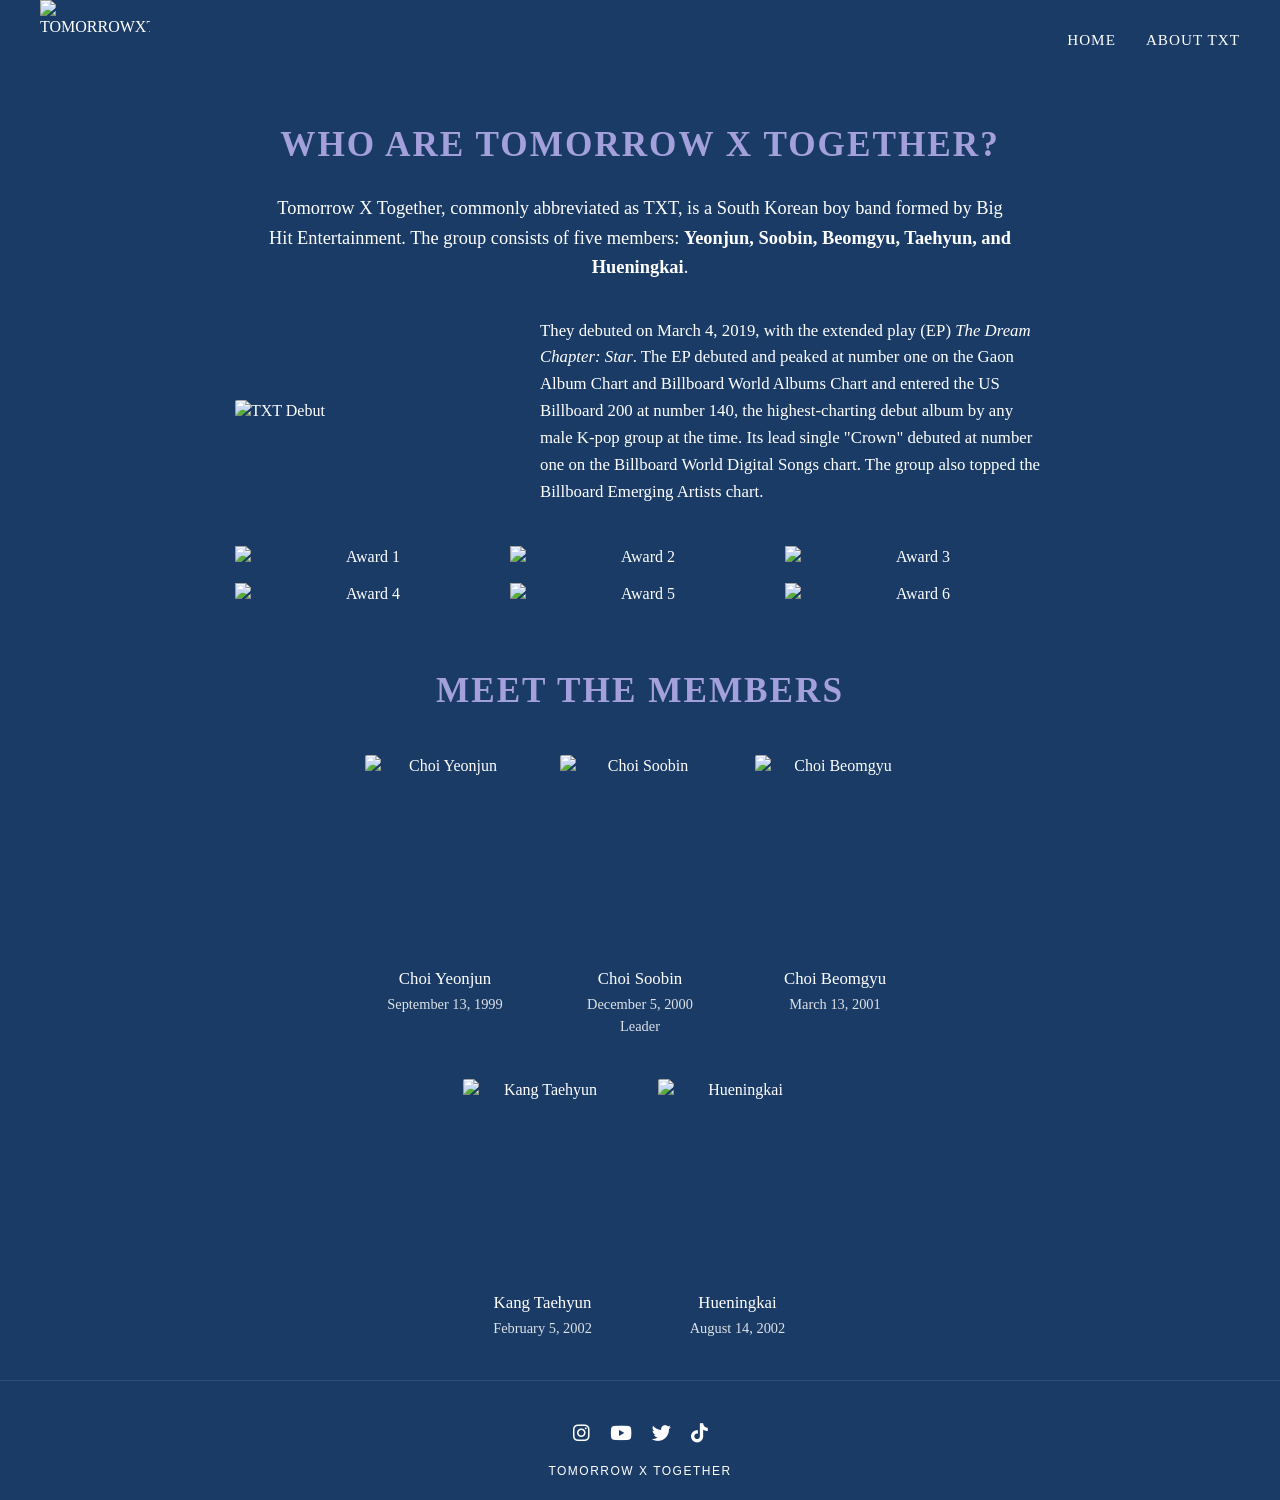
==== about.html @ d947426a "Add files via upload" ====
<!DOCTYPE html>
<html lang="en">
<head>
  <meta charset="UTF-8">
  <meta name="viewport" content="width=device-width, initial-scale=1.0">
  <title>ABOUT TXT | TOMORROW X TOGETHER</title>
  <link rel="stylesheet" href="style.css">
  <!-- Font Awesome for Social Media Icons -->
  <link rel="stylesheet" href="https://cdnjs.cloudflare.com/ajax/libs/font-awesome/6.4.0/css/all.min.css">
</head>
<body>

  <!-- Navigation Header -->
  <header class="navbar">
    <div class="nav-container">
      <div class="logo">
        <a href="index.html">
          <img src="txt-logo.png" alt="TOMORROWXTOGETHER" class="logo-img" style="height: 80px !important; width: auto !important;">
        </a>
      </div>
      <nav>
        <ul class="nav-links">
          <li><a href="index.html">HOME</a></li>
          <li><a href="about.html" class="active">ABOUT TXT</a></li>
        </ul>
      </nav>
    </div>
  </header>

  <!-- About Section Container -->
  <main class="about-container scroll-reveal">
    
    <h1 class="about-heading">WHO ARE TOMORROW X TOGETHER?</h1>

    <p class="about-intro">
      Tomorrow X Together, commonly abbreviated as TXT, is a South Korean boy band formed by Big Hit Entertainment. The group consists of five members: <strong>Yeonjun, Soobin, Beomgyu, Taehyun, and Hueningkai</strong>.
    </p>

    <!-- Intro Banner with Image on Left -->
    <div class="about-intro-block">
      <div class="intro-img-wrapper">
        <img src="txt-debut.jpg" alt="TXT Debut">
      </div>
      <p class="intro-text">
        They debuted on March 4, 2019, with the extended play (EP) <em>The Dream Chapter: Star</em>. The EP debuted and peaked at number one on the Gaon Album Chart and Billboard World Albums Chart and entered the US Billboard 200 at number 140, the highest-charting debut album by any male K-pop group at the time. Its lead single "Crown" debuted at number one on the Billboard World Digital Songs chart. The group also topped the Billboard Emerging Artists chart.
      </p>
    </div>

 <!-- Asymmetrical Gallery Grid -->
<div class="about-gallery">
  <div class="gallery-item item-1 scroll-reveal" style="transition-delay: 0.1s;">
    <img src="award1.jpg" alt="Award 1">
  </div>
  <div class="gallery-item item-2 scroll-reveal" style="transition-delay: 0.2s;">
    <img src="award2.jpg" alt="Award 2">
  </div>
  <div class="gallery-item item-3 scroll-reveal" style="transition-delay: 0.3s;">
    <img src="award3.jpg" alt="Award 3">
  </div>
  <div class="gallery-item item-4 scroll-reveal" style="transition-delay: 0.4s;">
    <img src="award4.jpg" alt="Award 4">
  </div>
  <div class="gallery-item item-5 scroll-reveal" style="transition-delay: 0.5s;">
    <img src="award5.jpg" alt="Award 5">
  </div>
  <div class="gallery-item item-6 scroll-reveal" style="transition-delay: 0.6s;">
    <img src="award6.jpg" alt="Award 6">
  </div>
</div>

    <h2 class="members-heading">MEET THE MEMBERS</h2>

    <!-- Top 3 Members Row -->
    <div class="members-row top-row">
      
      <!-- Yeonjun -->
      <div class="member-card">
        <div class="member-img-wrapper">
          <img src="yeonjun-passport.jpg" alt="Choi Yeonjun">
        </div>
        <h3 class="member-name">Choi Yeonjun</h3>
        <p class="member-date">September 13, 1999</p>
      </div>

      <!-- Soobin -->
      <div class="member-card">
        <div class="member-img-wrapper">
          <img src="soobin-passprt.jpg" alt="Choi Soobin">
        </div>
        <h3 class="member-name">Choi Soobin</h3>
        <p class="member-date">December 5, 2000</p>
        <p class="member-role">Leader</p>
      </div>

      <!-- Beomgyu -->
      <div class="member-card">
        <div class="member-img-wrapper">
          <img src="beomgyu-passport.jpg" alt="Choi Beomgyu">
        </div>
        <h3 class="member-name">Choi Beomgyu</h3>
        <p class="member-date">March 13, 2001</p>
      </div>

    </div>

    <!-- Bottom 2 Members Row -->
    <div class="members-row bottom-row">
      
      <!-- Taehyun -->
      <div class="member-card">
        <div class="member-img-wrapper">
          <img src="taehyun-passport.jpg" alt="Kang Taehyun">
        </div>
        <h3 class="member-name">Kang Taehyun</h3>
        <p class="member-date">February 5, 2002</p>
      </div>

      <!-- Hueningkai -->
      <div class="member-card">
        <div class="member-img-wrapper">
          <img src="hueningkai-passport.jpg" alt="Hueningkai">
        </div>
        <h3 class="member-name">Hueningkai</h3>
        <p class="member-date">August 14, 2002</p>
      </div>

    </div>

  </main>

  <!-- Footer -->
  <footer class="footer">
    <div class="social-icons">
      <a href="https://www.instagram.com/txt_bighit" target="_blank" rel="noopener noreferrer"><i class="fa-brands fa-instagram"></i></a>
      <a href="https://www.youtube.com/@TXT_OFFICIAL" target="_blank" rel="noopener noreferrer"><i class="fa-brands fa-youtube"></i></a>
      <a href="https://twitter.com/TXT_bighit" target="_blank" rel="noopener noreferrer"><i class="fa-brands fa-twitter"></i></a>
      <a href="https://www.tiktok.com/@txt.bighitent" target="_blank" rel="noopener noreferrer"><i class="fa-brands fa-tiktok"></i></a>
    </div>
    <p class="footer-title">TOMORROW X TOGETHER</p>
  </footer>

  <script src="script.js"></script>
	

</body>
</html>
---- style.css ----
@charset "utf-8";
/* CSS Document */

/* --- RESET & GENERAL STYLES --- */
* {
  margin: 0;
  padding: 0;
  box-sizing: border-box;
}

body {
  font-family: 'Times New Roman', Times, serif; /* Elegant magazine serif styling */
  background-color: #1a3b66; /* Deep navy background */
  color: #ffffff;
  line-height: 1.4;
}

a {
  color: inherit;
  text-decoration: none;
}

img {
  width: 100%;
  height: 100%;
  object-fit: cover;
  display: block;
}

/* --- SCROLL-FADE ANIMATION CLASSES --- */
.scroll-reveal {
  opacity: 0;
  transform: translateY(30px);
  transition: opacity 0.8s ease-out, transform 0.8s ease-out;
}

.scroll-reveal.active {
  opacity: 1;
  transform: translateY(0);
}

/* --- NAVBAR STYLING --- */
..navbar {
  width: 100%;
  padding: 20px 50px;
  background-color: #1a3b66;
  height: auto; /* Ensures navbar isn't locked to a small fixed height */
}

.nav-container {
  max-width: 1200px;
  margin: 0 auto;
  display: flex;
  justify-content: space-between;
  align-items: center; /* Keeps HOME / ABOUT TXT vertically centered with the logo */
}

.nav-container {
  max-width: 1200px;
  margin: 0 auto;
  display: flex;
  justify-content: space-between;
  align-items: center;
}

/* --- LOGO STYLING --- */
/* Force the wrapper container size */
.logo a {
  display: inline-block;
  width: 110px !important; /* Set exact width for the logo area */
  height: auto !important;
}

/* Force image to fill the wrapper */
.logo a img {
  width: 100% !important;
  height: auto !important;
  display: block;
}

.nav-links {
  list-style: none;
  display: flex;
  gap: 30px;
}

.nav-links a {
  font-family: 'Times New Roman', Times, serif;
  font-size: 0.95rem;
  letter-spacing: 1px;
}

/* --- HERO SECTION --- */
.hero {
  position: relative;
  width: 100%;
  height: 75vh;
  display: flex;
  align-items: center;
  justify-content: center;
  overflow: hidden;
}

.hero-bg {
  position: absolute;
  top: 0;
  left: 0;
  width: 100%;
  height: 100%;
  z-index: 1;
}

.hero-overlay {
  position: absolute;
  top: 0;
  left: 0;
  width: 100%;
  height: 100%;
  background: linear-gradient(to bottom, rgba(26,59,102,0.2), rgba(26,59,102,0.95));
}

.hero-content {
  position: relative;
  z-index: 2;
  text-align: center;
  padding: 0 20px;
  margin-top: 100px;
}

.hero-title {
  font-size: 2.8rem;
  letter-spacing: 3px;
  font-weight: 400;
  
  /* Match the soft lavender/purple text color from the image */
  color: #8e8bc2; 

  /* Optional: Adds a slight glowing text shadow matching the hero image background */
  text-shadow: 0 0 12px rgba(164, 160, 219, 0.4), 0 2px 6px rgba(0, 0, 0, 0.6);
  
  margin-bottom: 10px;
}

.hero-quote {
  font-style: italic;
  font-size: 1.1rem;
  margin-bottom: 8px;
  opacity: 0.9;
}

.hero-sub {
  font-size: 1.05rem;
}

/* --- MAIN CONTAINER --- */
.main-content {
  max-width: 1100px;
  margin: 0 auto;
  padding: 40px 20px;
}

.section-title {
  font-size: 1.3rem;
  letter-spacing: 2px;
  margin-bottom: 25px;
  display: flex;
  align-items: center;
  gap: 8px;
}

.section-title .bar {
  font-weight: bold;
}

/* --- NEWS GRID --- */
.news-section {
  margin-bottom: 60px;
}

.news-grid {
  display: grid;
  grid-template-columns: 1fr 1.3fr 1fr;
  gap: 25px;
}

.news-col {
  display: flex;
  flex-direction: column;
  gap: 25px;
}

.news-card {
  display: flex;
  flex-direction: column;
}

.img-wrapper {
  width: 100%;
  overflow: hidden;
  border-radius: 2px;
}

.left-col .img-wrapper,
.right-col .img-wrapper {
  height: 140px;
}

.featured-card .img-wrapper {
  height: 310px;
}

.date {
  font-family: sans-serif;
  font-size: 0.65rem;
  color: #a0b8d8;
  margin-top: 8px;
  margin-bottom: 4px;
}

.news-card h3 {
  font-family: sans-serif;
  font-size: 0.8rem;
  font-weight: 600;
  line-height: 1.3;
}

.featured-card h2 {
  font-family: sans-serif;
  font-size: 1.1rem;
  font-weight: bold;
  line-height: 1.3;
}

/* --- VIDEOS GRID --- */
.video-grid {
  display: grid;
  grid-template-columns: repeat(3, 1fr);
  gap: 20px;
}

.video-card .img-wrapper {
  height: 160px;
}

.video-card h3 {
  font-family: sans-serif;
  font-size: 0.75rem;
  font-weight: 600;
  line-height: 1.3;
}

.see-more-container {
  text-align: right;
  margin-top: 15px;
}

.see-more {
  font-family: sans-serif;
  font-size: 0.85rem;
  font-weight: bold;
  border-bottom: 1px solid #fff;
  padding-bottom: 2px;
}

/* --- FOOTER --- */
.footer {
  text-align: center;
  padding: 40px 20px 20px;
  border-top: 1px solid rgba(255, 255, 255, 0.1);
  margin-top: 40px;
}

.social-icons {
  display: flex;
  justify-content: center;
  gap: 20px;
  margin-bottom: 15px;
}

.social-icons a {
  font-size: 1.2rem;
  transition: transform 0.2s ease;
}

.social-icons a:hover {
  transform: translateY(-3px);
}

.footer-title {
  font-family: sans-serif;
  font-size: 0.75rem;
  letter-spacing: 1.5px;
}

/* Responsive design for smaller screens */
@media (max-width: 768px) {
  .news-grid, .video-grid {
    grid-template-columns: 1fr;
  }
}

.album-link {
  color: #ffffff;
  text-decoration: underline;
  transition: opacity 0.2s ease;
}

.album-link:hover {
  opacity: 0.8;
}

.video-title-link {
  color: #ffffff;
  text-decoration: none;
  transition: opacity 0.2s ease, text-decoration 0.2s ease;
}

.video-title-link:hover {
  opacity: 0.8;
  text-decoration: underline;
}

/* --- HOVER EFFECTS FOR IMAGES --- */

/* Ensures image wrapper hides any image scaling past its boundaries */
.img-wrapper {
  overflow: hidden;
  border-radius: 2px;
}

/* Smooth transition setting for all article images */
.news-card .img-wrapper img,
.video-card .img-wrapper img {
  transition: transform 0.4s ease, filter 0.4s ease;
}

/* Zoom effect when hovering over the card or image */
.news-card:hover .img-wrapper img,
.video-card:hover .img-wrapper img {
  transform: scale(1.06); /* Slightly zooms in the image */
  filter: brightness(1.1); /* Slightly brightens the image on hover */
  cursor: pointer;
}

/* --- ARTICLE PAGE STYLES --- */
.article-container {
  max-width: 800px;
  margin: 40px auto;
  padding: 0 20px;
}

.article-banner {
  width: 100%;
  max-height: 420px;
  overflow: hidden;
  border-radius: 4px;
  margin-bottom: 25px;
}

.article-banner img {
  width: 100%;
  height: 100%;
  object-fit: cover;
}

.article-title {
  font-family: sans-serif;
  font-size: 2.2rem;
  font-weight: bold;
  line-height: 1.2;
  margin-bottom: 8px;
}

.article-author {
  font-family: sans-serif;
  font-size: 1.1rem;
  font-weight: 600;
  margin-bottom: 20px;
}

.article-divider {
  border: 0;
  border-top: 1px solid rgba(255, 255, 255, 0.2);
  margin: 25px 0;
}

.article-body p {
  font-family: sans-serif;
  font-size: 1.05rem;
  line-height: 1.6;
  margin-bottom: 20px;
}

.watch-here-block {
  font-family: sans-serif;
  margin-top: 35px;
}

.watch-here-block strong {
  font-size: 1.1rem;
  letter-spacing: 1px;
}

.youtube-link {
  color: #ffffff;
  text-decoration: underline;
  word-break: break-all;
}

.youtube-link:hover {
  opacity: 0.8;
}

.related-section {
  margin-top: 50px;
}

.news-title-link {
  color: #ffffff;
  text-decoration: none;
  transition: opacity 0.2s ease, text-decoration 0.2s ease;
}

.news-title-link:hover {
  opacity: 0.85;
  text-decoration: underline;
}

/* Lock all image wrappers in 'YOU MIGHT ALSO LIKE' to the same height */
.related-section .img-wrapper {
  height: 140px !important;
  width: 100%;
}

.related-section .img-wrapper img {
  height: 100% !important;
  width: 100% !important;
  object-fit: cover !important; /* Crops cleanly so the image doesn't stretch */
}

/* --- ABOUT TXT PAGE STYLES --- */
.about-container {
  max-width: 850px;
  margin: 40px auto;
  padding: 0 20px;
  text-align: center;
}

.about-heading {
  font-family: serif;
  font-size: 2.2rem;
  letter-spacing: 2px;
  color: #a4a0db;
  margin-bottom: 25px;
}

.about-intro {
  font-family: serif;
  font-size: 1.15rem;
  line-height: 1.6;
  max-width: 750px;
  margin: 0 auto 35px auto;
}

/* Debut Block: Image left, Text right */
.about-intro-block {
  display: flex;
  gap: 25px;
  align-items: center;
  text-align: left;
  margin-bottom: 40px;
}

.intro-img-wrapper {
  flex: 0 0 280px;
  border-radius: 2px;
  overflow: hidden;
}

.intro-img-wrapper img {
  width: 100%;
  height: auto;
  display: block;
}

.intro-text {
  font-family: serif;
  font-size: 1.05rem;
  line-height: 1.6;
}

/* Photo Gallery Grid */
.about-gallery {
  display: grid;
  grid-template-columns: repeat(3, 1fr);
  gap: 15px;
  margin-bottom: 60px;
}

.gallery-img-wrapper {
  border-radius: 2px;
  overflow: hidden;
  height: 130px;
}

.gallery-img-wrapper img {
  width: 100%;
  height: 100%;
  object-fit: cover;
}

/* Members Section */
.members-heading {
  font-family: serif;
  font-size: 2.2rem;
  letter-spacing: 2px;
  color: #a4a0db;
  margin-bottom: 40px;
}

.members-row {
  display: flex;
  justify-content: center;
  gap: 35px;
  margin-bottom: 40px;
}

.member-card {
  text-align: center;
  width: 160px;
}

.member-img-wrapper {
  width: 100%;
  height: 200px;
  margin-bottom: 12px;
  overflow: hidden;
  border-radius: 2px;
}

.member-img-wrapper img {
  width: 100%;
  height: 100%;
  object-fit: cover;
}

.member-name {
  font-family: serif;
  font-size: 1.05rem;
  font-weight: normal;
  margin-bottom: 4px;
}

.member-date, .member-role {
  font-family: serif;
  font-size: 0.9rem;
  opacity: 0.85;
  margin: 2px 0;
}

/* Responsive adjustment for small screens */
@media (max-width: 700px) {
  .about-intro-block {
    flex-direction: column;
  }
  .intro-img-wrapper {
    flex: 0 0 auto;
    width: 100%;
  }
 /* --- STAGGERED COLLAGE GALLERY --- */
.about-gallery {
  display: grid;
  grid-template-columns: 1fr 1.2fr 1.1fr;
  grid-template-rows: auto auto auto;
  gap: 20px;
  align-items: center;
  max-width: 800px;
  margin: 0 auto 60px auto;
}

.gallery-item {
  overflow: hidden;
  border-radius: 2px;
}

.gallery-item img {
  width: 100%;
  height: auto;
  display: block;
  object-fit: cover;
}

/* Custom positioning to match design mockup */
.item-1 { grid-column: 1; grid-row: 1; }
.item-2 { grid-column: 2; grid-row: 1; }
.item-3 { grid-column: 3; grid-row: 1 / span 2; } /* Tall card on right */
.item-4 { grid-column: 1; grid-row: 2; }
.item-5 { grid-column: 2; grid-row: 2 / span 2; }
.item-6 { grid-column: 3; grid-row: 3; }

/* --- SCROLL REVEAL FADE-IN ANIMATION --- */
.scroll-reveal {
  opacity: 0;
  transform: translateY(25px);
  transition: opacity 0.7s cubic-bezier(0.25, 1, 0.5, 1), transform 0.7s cubic-bezier(0.25, 1, 0.5, 1);
}

.scroll-reveal.active {
  opacity: 1;
  transform: translateY(0);
}
  .members-row {
    flex-wrap: wrap;
  }
}
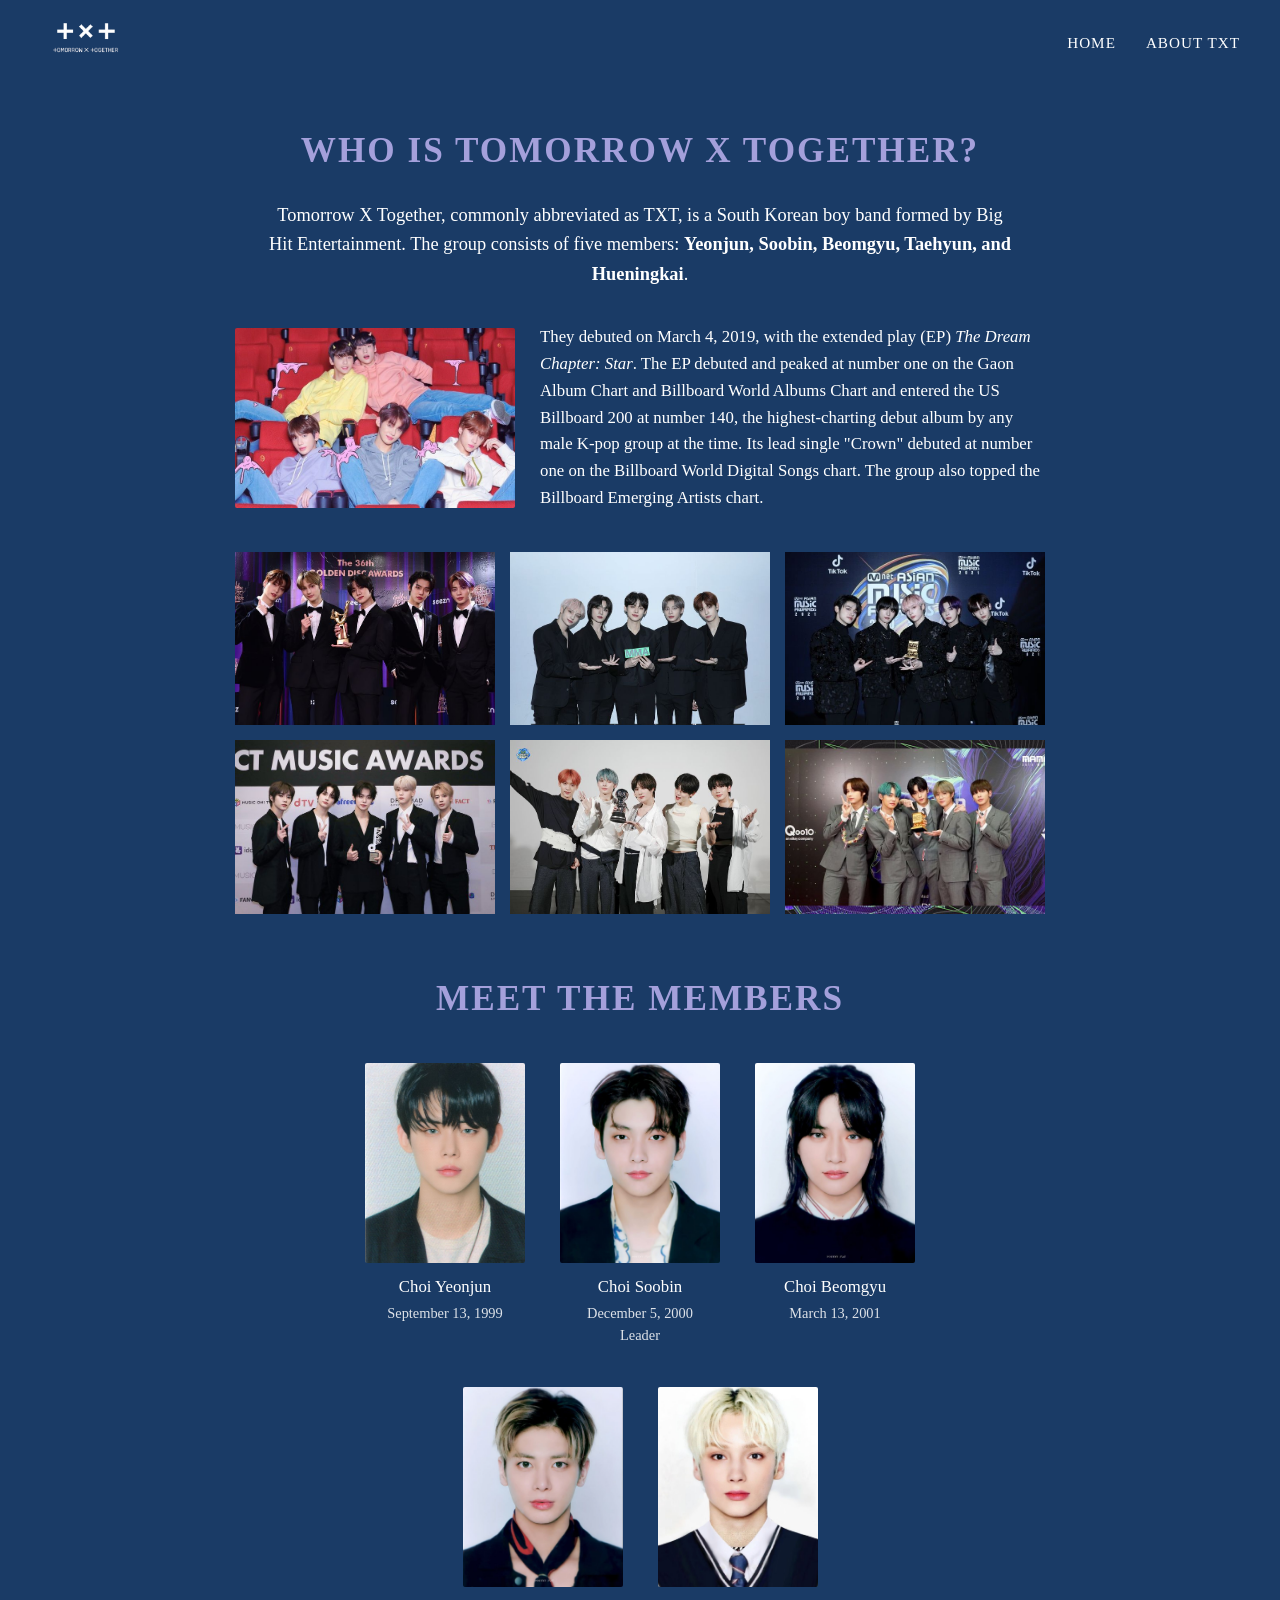
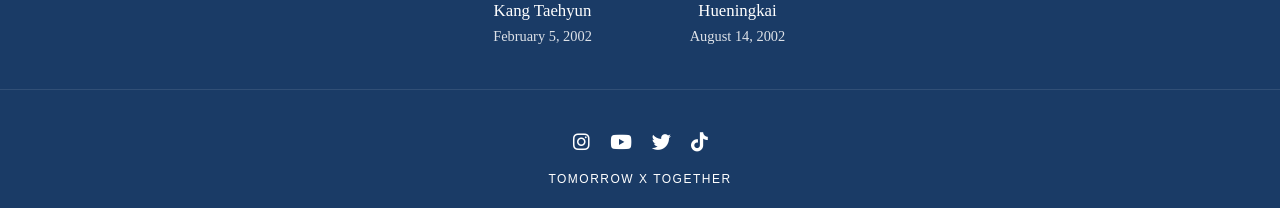
==== commit 403f2e36: "Update about.html" ====
--- a/about.html
+++ b/about.html
@@ -30,7 +30,7 @@
   <!-- About Section Container -->
   <main class="about-container scroll-reveal">
     
-    <h1 class="about-heading">WHO ARE TOMORROW X TOGETHER?</h1>
+    <h1 class="about-heading">WHO IS TOMORROW X TOGETHER?</h1>
 
     <p class="about-intro">
       Tomorrow X Together, commonly abbreviated as TXT, is a South Korean boy band formed by Big Hit Entertainment. The group consists of five members: <strong>Yeonjun, Soobin, Beomgyu, Taehyun, and Hueningkai</strong>.
@@ -143,4 +143,4 @@
 	
 
 </body>
-</html>+</html>
